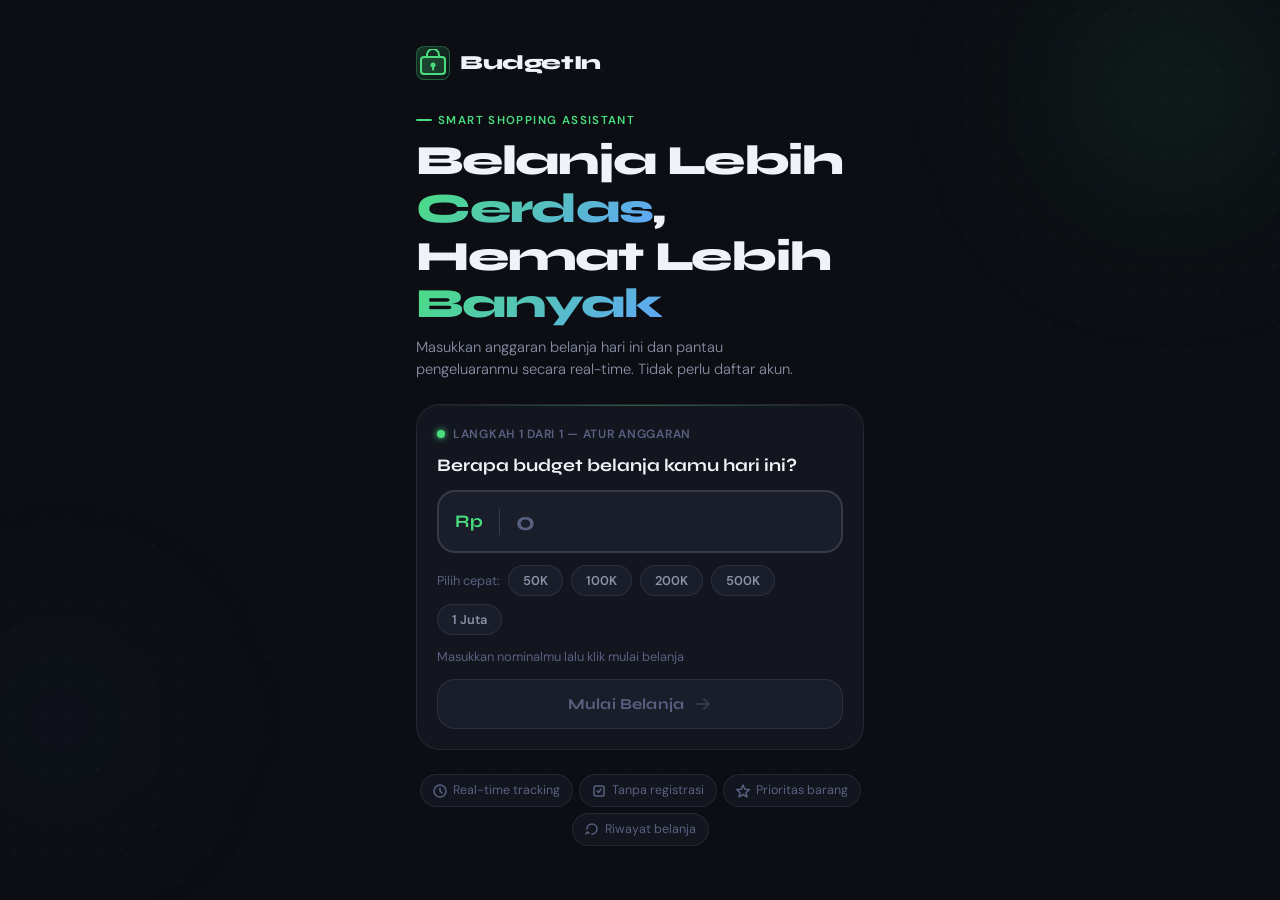
==== index.html @ 323b800f "Move all web files to the root directory for Vercel deployment" ====
<!DOCTYPE html>
<html lang="id">
<head>
  <meta charset="UTF-8" />
  <meta name="viewport" content="width=device-width, initial-scale=1.0" />
  <title>BudgetIn — Belanja Cerdas</title>
  <link rel="preconnect" href="https://fonts.googleapis.com" />
  <link href="https://fonts.googleapis.com/css2?family=Syne:wght@400;600;700;800&family=DM+Sans:ital,wght@0,300;0,400;0,500;1,300&display=swap" rel="stylesheet" />
  <link rel="stylesheet" href="css/base.css" />
  <link rel="stylesheet" href="css/onboarding.css" />
</head>
<body>
  <!-- Background decorative elements -->
  <div class="bg-blob blob-1"></div>
  <div class="bg-blob blob-2"></div>
  <div class="bg-dots"></div>

  <main class="onboarding-container">
    <!-- Logo / Brand -->
    <header class="brand">
      <div class="brand-icon">
        <svg width="28" height="28" viewBox="0 0 28 28" fill="none">
          <rect x="2" y="8" width="24" height="17" rx="3" fill="currentColor" opacity="0.15"/>
          <rect x="2" y="8" width="24" height="17" rx="3" stroke="currentColor" stroke-width="2"/>
          <path d="M8 8V6a6 6 0 0 1 12 0v2" stroke="currentColor" stroke-width="2" stroke-linecap="round"/>
          <circle cx="14" cy="16" r="2.5" fill="currentColor"/>
          <path d="M14 18.5v2" stroke="currentColor" stroke-width="2" stroke-linecap="round"/>
        </svg>
      </div>
      <span class="brand-name">BudgetIn</span>
    </header>

    <!-- Hero Section -->
    <section class="hero">
      <div class="hero-tag">Smart Shopping Assistant</div>
      <h1 class="hero-title">
        Belanja Lebih <em>Cerdas</em>,<br />
        Hemat Lebih <em>Banyak</em>
      </h1>
      <p class="hero-desc">
        Masukkan anggaran belanja hari ini dan pantau pengeluaranmu secara real-time. Tidak perlu daftar akun.
      </p>
    </section>

    <!-- Budget Input Card -->
    <section class="budget-card">
      <div class="card-label">
        <span class="dot dot--green"></span>
        Langkah 1 dari 1 — Atur Anggaran
      </div>

      <h2 class="card-title">Berapa budget belanja kamu hari ini?</h2>

      <div class="input-group">
        <span class="currency-badge">Rp</span>
        <input
          type="text"
          id="budgetInput"
          class="budget-input"
          placeholder="0"
          inputmode="numeric"
          autocomplete="off"
        />
      </div>

      <div class="quick-amounts">
        <span class="qa-label">Pilih cepat:</span>
        <button class="qa-btn" data-amount="50000">50K</button>
        <button class="qa-btn" data-amount="100000">100K</button>
        <button class="qa-btn" data-amount="200000">200K</button>
        <button class="qa-btn" data-amount="500000">500K</button>
        <button class="qa-btn" data-amount="1000000">1 Juta</button>
      </div>

      <div class="input-hint" id="inputHint">Masukkan nominalmu lalu klik mulai belanja</div>

      <button class="btn-start" id="btnStart" disabled>
        <span>Mulai Belanja</span>
        <svg width="20" height="20" viewBox="0 0 20 20" fill="none">
          <path d="M4 10h12M12 5l5 5-5 5" stroke="currentColor" stroke-width="2" stroke-linecap="round" stroke-linejoin="round"/>
        </svg>
      </button>
    </section>

    <!-- Feature Pills -->
    <footer class="features">
      <div class="feature-pill">
        <svg width="14" height="14" viewBox="0 0 14 14" fill="none"><circle cx="7" cy="7" r="6" stroke="currentColor" stroke-width="1.5"/><path d="M7 4v3l2 2" stroke="currentColor" stroke-width="1.5" stroke-linecap="round"/></svg>
        Real-time tracking
      </div>
      <div class="feature-pill">
        <svg width="14" height="14" viewBox="0 0 14 14" fill="none"><rect x="2" y="2" width="10" height="10" rx="2" stroke="currentColor" stroke-width="1.5"/><path d="M5 7l1.5 1.5L9 5" stroke="currentColor" stroke-width="1.5" stroke-linecap="round" stroke-linejoin="round"/></svg>
        Tanpa registrasi
      </div>
      <div class="feature-pill">
        <svg width="14" height="14" viewBox="0 0 14 14" fill="none"><path d="M7 1L8.8 5.2l4.5.4-3.3 2.9 1 4.3L7 10.5l-4 2.3 1-4.3L.8 5.6l4.5-.4z" stroke="currentColor" stroke-width="1.5" stroke-linejoin="round"/></svg>
        Prioritas barang
      </div>
      <div class="feature-pill">
        <svg width="14" height="14" viewBox="0 0 14 14" fill="none"><path d="M2 7c0-2.8 2.2-5 5-5s5 2.2 5 5-2.2 5-5 5" stroke="currentColor" stroke-width="1.5" stroke-linecap="round"/><path d="M2 10l-1 2M2 10l2 1" stroke="currentColor" stroke-width="1.5" stroke-linecap="round"/></svg>
        Riwayat belanja
      </div>
    </footer>
  </main>

  <script src="js/utils.js"></script>
  <script src="js/onboarding.js"></script>
</body>
</html>
---- css/base.css ----
/* ===================================================
   base.css — BudgetIn Design System
   Tokens, Reset, Typography, Shared Components
   =================================================== */

/* ── Google Fonts already imported in HTML ── */

/* ── Design Tokens ── */
:root {
  /* Colors */
  --clr-bg:        #0c0e13;
  --clr-surface:   #13161f;
  --clr-surface-2: #1a1e2a;
  --clr-border:    rgba(255,255,255,0.08);
  --clr-border-2:  rgba(255,255,255,0.13);

  --clr-text:      #f0f2f7;
  --clr-text-2:    #8a91a8;
  --clr-text-3:    #5a6080;

  --clr-accent:    #4ade80;   /* green — safe */
  --clr-accent-2:  #34d399;
  --clr-warn:      #fbbf24;   /* yellow — warning */
  --clr-danger:    #f87171;   /* red — overbudget */
  --clr-blue:      #60a5fa;

  --clr-wajib:     #818cf8;   /* indigo */
  --clr-keinginan: #f472b6;   /* pink */

  /* Typography */
  --font-display: 'Syne', sans-serif;
  --font-body:    'DM Sans', sans-serif;

  /* Spacing */
  --space-xs:  4px;
  --space-sm:  8px;
  --space-md:  16px;
  --space-lg:  24px;
  --space-xl:  40px;

  /* Radius */
  --r-sm:  8px;
  --r-md:  12px;
  --r-lg:  18px;
  --r-xl:  24px;
  --r-full: 999px;

  /* Shadows */
  --shadow-sm:   0 1px 3px rgba(0,0,0,0.4);
  --shadow-md:   0 4px 16px rgba(0,0,0,0.4);
  --shadow-glow: 0 0 20px rgba(74,222,128,0.2);
}

/* ── Reset ── */
*, *::before, *::after {
  box-sizing: border-box;
  margin: 0;
  padding: 0;
}

html {
  font-size: 16px;
  -webkit-text-size-adjust: 100%;
}

body {
  font-family: var(--font-body);
  background: var(--clr-bg);
  color: var(--clr-text);
  min-height: 100vh;
  line-height: 1.5;
  -webkit-font-smoothing: antialiased;
  overflow-x: hidden;
}

a {
  color: inherit;
  text-decoration: none;
}

button {
  font-family: inherit;
  cursor: pointer;
  border: none;
  background: none;
  color: inherit;
  outline: none;
}

input, select, textarea {
  font-family: inherit;
  color: inherit;
  border: none;
  outline: none;
  background: none;
}

img { display: block; max-width: 100%; }

/* ── Background Decorations ── */
.bg-blob {
  position: fixed;
  border-radius: 50%;
  filter: blur(80px);
  pointer-events: none;
  z-index: 0;
}
.blob-1 {
  width: 340px;
  height: 340px;
  background: radial-gradient(circle, rgba(74,222,128,0.12) 0%, transparent 70%);
  top: -80px;
  right: -60px;
}
.blob-2 {
  width: 280px;
  height: 280px;
  background: radial-gradient(circle, rgba(96,165,250,0.08) 0%, transparent 70%);
  bottom: 40px;
  left: -80px;
}
.bg-dots {
  position: fixed;
  inset: 0;
  background-image: radial-gradient(circle, rgba(255,255,255,0.04) 1px, transparent 1px);
  background-size: 28px 28px;
  pointer-events: none;
  z-index: 0;
}

/* ── Navigation ── */
.topnav {
  position: sticky;
  top: 0;
  z-index: 50;
  display: flex;
  align-items: center;
  justify-content: space-between;
  padding: var(--space-md) var(--space-lg);
  background: rgba(12,14,19,0.85);
  backdrop-filter: blur(16px);
  border-bottom: 1px solid var(--clr-border);
}

.nav-brand {
  display: flex;
  align-items: center;
  gap: var(--space-sm);
  font-family: var(--font-display);
  font-weight: 700;
  font-size: 1.1rem;
  color: var(--clr-text);
}

.brand-icon {
  width: 34px;
  height: 34px;
  display: flex;
  align-items: center;
  justify-content: center;
  background: linear-gradient(135deg, rgba(74,222,128,0.2), rgba(74,222,128,0.05));
  border: 1px solid rgba(74,222,128,0.3);
  border-radius: var(--r-sm);
  color: var(--clr-accent);
}

.nav-actions {
  display: flex;
  gap: var(--space-sm);
}

.nav-btn {
  width: 36px;
  height: 36px;
  display: flex;
  align-items: center;
  justify-content: center;
  border-radius: var(--r-sm);
  background: var(--clr-surface-2);
  border: 1px solid var(--clr-border);
  color: var(--clr-text-2);
  transition: all 0.2s ease;
}
.nav-btn:hover {
  color: var(--clr-text);
  border-color: var(--clr-border-2);
}
.nav-btn--danger:hover {
  color: var(--clr-danger);
  border-color: rgba(248,113,113,0.3);
  background: rgba(248,113,113,0.08);
}

.back-btn {
  display: flex;
  align-items: center;
  gap: 6px;
  font-size: 0.875rem;
  color: var(--clr-text-2);
  padding: 6px 12px;
  border-radius: var(--r-full);
  border: 1px solid var(--clr-border);
  background: var(--clr-surface-2);
  transition: all 0.2s;
}
.back-btn:hover {
  color: var(--clr-text);
  border-color: var(--clr-border-2);
}

/* ── Form Elements ── */
.form-input {
  width: 100%;
  padding: 12px 14px;
  background: var(--clr-surface-2);
  border: 1px solid var(--clr-border);
  border-radius: var(--r-md);
  font-size: 0.95rem;
  color: var(--clr-text);
  transition: border-color 0.2s, box-shadow 0.2s;
}
.form-input:focus {
  border-color: rgba(74,222,128,0.5);
  box-shadow: 0 0 0 3px rgba(74,222,128,0.08);
}
.form-input::placeholder {
  color: var(--clr-text-3);
}

.form-select {
  appearance: none;
  cursor: pointer;
  background-image: url("data:image/svg+xml,%3Csvg xmlns='http://www.w3.org/2000/svg' width='12' height='12' viewBox='0 0 12 12'%3E%3Cpath d='M2 4l4 4 4-4' stroke='%238a91a8' stroke-width='1.5' stroke-linecap='round' stroke-linejoin='round' fill='none'/%3E%3C/svg%3E");
  background-repeat: no-repeat;
  background-position: right 12px center;
  padding-right: 36px;
}

/* ── Buttons ── */
.btn-primary {
  padding: 12px 22px;
  background: var(--clr-accent);
  color: #0c0e13;
  border-radius: var(--r-md);
  font-family: var(--font-display);
  font-weight: 600;
  font-size: 0.9rem;
  transition: all 0.2s ease;
}
.btn-primary:hover {
  background: var(--clr-accent-2);
  transform: translateY(-1px);
}

.btn-secondary {
  padding: 12px 22px;
  background: var(--clr-surface-2);
  color: var(--clr-text-2);
  border: 1px solid var(--clr-border);
  border-radius: var(--r-md);
  font-size: 0.9rem;
  transition: all 0.2s ease;
}
.btn-secondary:hover {
  color: var(--clr-text);
  border-color: var(--clr-border-2);
}

/* ── Empty State ── */
.empty-state {
  display: flex;
  flex-direction: column;
  align-items: center;
  justify-content: center;
  gap: var(--space-md);
  padding: var(--space-xl);
  text-align: center;
}
.empty-icon {
  font-size: 2.5rem;
  opacity: 0.6;
}
.empty-state p, .empty-state h3 {
  color: var(--clr-text-3);
  font-size: 0.9rem;
  line-height: 1.6;
}
.empty-state h3 {
  font-family: var(--font-display);
  font-weight: 600;
  color: var(--clr-text-2);
  font-size: 1rem;
}

/* ── Status Badges ── */
.status-badge {
  font-size: 0.75rem;
  font-weight: 600;
  padding: 3px 10px;
  border-radius: var(--r-full);
  text-transform: uppercase;
  letter-spacing: 0.05em;
}
.status--safe {
  background: rgba(74,222,128,0.12);
  color: var(--clr-accent);
  border: 1px solid rgba(74,222,128,0.2);
}
.status--warn {
  background: rgba(251,191,36,0.12);
  color: var(--clr-warn);
  border: 1px solid rgba(251,191,36,0.2);
}
.status--danger {
  background: rgba(248,113,113,0.12);
  color: var(--clr-danger);
  border: 1px solid rgba(248,113,113,0.2);
}

/* ── Priority Badges ── */
.priority-badge {
  display: inline-flex;
  align-items: center;
  gap: 4px;
  font-size: 0.72rem;
  font-weight: 600;
  padding: 2px 8px;
  border-radius: var(--r-full);
}
.priority-badge--wajib {
  background: rgba(129,140,248,0.12);
  color: var(--clr-wajib);
  border: 1px solid rgba(129,140,248,0.2);
}
.priority-badge--keinginan {
  background: rgba(244,114,182,0.12);
  color: var(--clr-keinginan);
  border: 1px solid rgba(244,114,182,0.2);
}

/* ── Price Input Wrap ── */
.price-input-wrap {
  position: relative;
  display: flex;
  align-items: center;
}
.price-prefix {
  position: absolute;
  left: 14px;
  font-size: 0.85rem;
  font-weight: 600;
  color: var(--clr-text-3);
  pointer-events: none;
}
.price-input-wrap .price-input {
  padding-left: 38px;
}

/* ── Toast ── */
.toast {
  position: fixed;
  bottom: 90px;
  left: 50%;
  transform: translateX(-50%);
  background: var(--clr-surface-2);
  border: 1px solid var(--clr-accent);
  color: var(--clr-accent);
  padding: 10px 20px;
  border-radius: var(--r-full);
  font-size: 0.875rem;
  font-weight: 500;
  z-index: 200;
  white-space: nowrap;
  animation: toastIn 0.3s ease;
}
@keyframes toastIn {
  from { opacity:0; transform: translateX(-50%) translateY(10px); }
  to   { opacity:1; transform: translateX(-50%) translateY(0); }
}

/* ── Dot indicators ── */
.dot {
  width: 8px;
  height: 8px;
  border-radius: 50%;
  display: inline-block;
}
.dot--green { background: var(--clr-accent); box-shadow: 0 0 6px var(--clr-accent); }
.dot--yellow { background: var(--clr-warn); }
.dot--red { background: var(--clr-danger); }

/* ── Animations ── */
@keyframes fadeUp {
  from { opacity:0; transform: translateY(16px); }
  to   { opacity:1; transform: translateY(0); }
}
@keyframes pulse {
  0%,100% { opacity: 1; }
  50% { opacity: 0.5; }
}
@keyframes slideIn {
  from { opacity:0; transform: translateX(-8px); }
  to   { opacity:1; transform: translateX(0); }
}
---- css/onboarding.css ----
/* ===================================================
   onboarding.css — BudgetIn Onboarding / Landing Page
   =================================================== */

.onboarding-container {
  position: relative;
  z-index: 1;
  max-width: 480px;
  margin: 0 auto;
  padding: var(--space-md) var(--space-md) var(--space-lg);
  display: flex;
  flex-direction: column;
  gap: var(--space-lg);
  min-height: 100vh;
  justify-content: center;
}

/* ── Brand Header ── */
.brand {
  display: flex;
  align-items: center;
  gap: 10px;
  animation: fadeUp 0.5s ease 0.1s both;
}
.brand-name {
  font-family: var(--font-display);
  font-weight: 800;
  font-size: 1.25rem;
  letter-spacing: -0.02em;
  color: var(--clr-text);
}

/* ── Hero ── */
.hero {
  animation: fadeUp 0.5s ease 0.2s both;
}
.hero-tag {
  display: inline-flex;
  align-items: center;
  gap: 6px;
  font-size: 0.72rem;
  font-weight: 600;
  letter-spacing: 0.12em;
  text-transform: uppercase;
  color: var(--clr-accent);
  margin-bottom: var(--space-sm);
}
.hero-tag::before {
  content: '';
  display: inline-block;
  width: 16px;
  height: 2px;
  background: var(--clr-accent);
  border-radius: 2px;
}

.hero-title {
  font-family: var(--font-display);
  font-weight: 800;
  font-size: clamp(1.8rem, 6.5vw, 2.6rem);
  line-height: 1.15;
  letter-spacing: -0.03em;
  color: var(--clr-text);
  margin-bottom: var(--space-sm);
}
.hero-title em {
  font-style: normal;
  background: linear-gradient(135deg, var(--clr-accent), var(--clr-blue));
  -webkit-background-clip: text;
  -webkit-text-fill-color: transparent;
  background-clip: text;
}

.hero-desc {
  font-size: 0.92rem;
  color: var(--clr-text-2);
  line-height: 1.5;
  max-width: 380px;
  font-weight: 300;
}

/* ── Budget Input Card ── */
.budget-card {
  background: var(--clr-surface);
  border: 1px solid var(--clr-border);
  border-radius: var(--r-xl);
  padding: 20px;
  display: flex;
  flex-direction: column;
  gap: 12px;
  animation: fadeUp 0.5s ease 0.35s both;
  position: relative;
  overflow: hidden;
}
.budget-card::before {
  content: '';
  position: absolute;
  top: 0; left: 0; right: 0;
  height: 1px;
  background: linear-gradient(90deg, transparent, rgba(74,222,128,0.4), transparent);
}

.card-label {
  display: flex;
  align-items: center;
  gap: 8px;
  font-size: 0.75rem;
  font-weight: 600;
  letter-spacing: 0.06em;
  text-transform: uppercase;
  color: var(--clr-text-3);
}

.card-title {
  font-family: var(--font-display);
  font-size: 1.1rem;
  font-weight: 700;
  color: var(--clr-text);
  line-height: 1.3;
}

/* ── Budget Input ── */
.input-group {
  display: flex;
  align-items: center;
  background: var(--clr-surface-2);
  border: 2px solid var(--clr-border-2);
  border-radius: var(--r-lg);
  overflow: hidden;
  transition: border-color 0.25s, box-shadow 0.25s;
}
.input-group:focus-within {
  border-color: var(--clr-accent);
  box-shadow: 0 0 0 4px rgba(74,222,128,0.1);
}

.currency-badge {
  padding: 0 16px;
  font-family: var(--font-display);
  font-size: 1.1rem;
  font-weight: 700;
  color: var(--clr-accent);
  border-right: 1px solid var(--clr-border-2);
  user-select: none;
  white-space: nowrap;
}

.budget-input {
  flex: 1;
  padding: 14px 16px;
  font-family: var(--font-display);
  font-size: 1.6rem;
  font-weight: 700;
  color: var(--clr-text);
  letter-spacing: -0.02em;
  background: transparent;
  min-width: 0;
}
.budget-input::placeholder {
  color: var(--clr-text-3);
}

/* ── Quick Amount Buttons ── */
.quick-amounts {
  display: flex;
  align-items: center;
  flex-wrap: wrap;
  gap: var(--space-sm);
}
.qa-label {
  font-size: 0.8rem;
  color: var(--clr-text-3);
  white-space: nowrap;
}
.qa-btn {
  padding: 6px 14px;
  font-size: 0.8rem;
  font-weight: 600;
  border-radius: var(--r-full);
  background: var(--clr-surface-2);
  border: 1px solid var(--clr-border);
  color: var(--clr-text-2);
  transition: all 0.2s;
}
.qa-btn:hover,
.qa-btn.active {
  background: rgba(74,222,128,0.12);
  border-color: rgba(74,222,128,0.4);
  color: var(--clr-accent);
}

/* ── Input Hint ── */
.input-hint {
  font-size: 0.8rem;
  color: var(--clr-text-3);
  min-height: 20px;
}
.input-hint.valid {
  color: var(--clr-accent);
}
.input-hint.error {
  color: var(--clr-danger);
}

/* ── Start Button ── */
.btn-start {
  display: flex;
  align-items: center;
  justify-content: center;
  gap: var(--space-sm);
  width: 100%;
  padding: 14px;
  border-radius: var(--r-lg);
  font-family: var(--font-display);
  font-size: 0.95rem;
  font-weight: 700;
  letter-spacing: 0.01em;
  background: var(--clr-accent);
  color: #0c0e13;
  transition: all 0.25s ease;
  position: relative;
  overflow: hidden;
}
.btn-start::after {
  content: '';
  position: absolute;
  inset: 0;
  background: linear-gradient(135deg, rgba(255,255,255,0.15), transparent);
  opacity: 0;
  transition: opacity 0.25s;
}
.btn-start:hover:not(:disabled)::after {
  opacity: 1;
}
.btn-start:hover:not(:disabled) {
  transform: translateY(-2px);
  box-shadow: 0 8px 24px rgba(74,222,128,0.35);
}
.btn-start:disabled {
  background: var(--clr-surface-2);
  color: var(--clr-text-3);
  cursor: not-allowed;
  border: 1px solid var(--clr-border);
}
.btn-start:disabled svg {
  opacity: 0.4;
}

/* ── Feature Pills ── */
.features {
  display: flex;
  flex-wrap: wrap;
  gap: 6px;
  justify-content: center;
  animation: fadeUp 0.5s ease 0.5s both;
}
.feature-pill {
  display: inline-flex;
  align-items: center;
  gap: 6px;
  font-size: 0.78rem;
  color: var(--clr-text-3);
  padding: 6px 12px;
  border-radius: var(--r-full);
  border: 1px solid var(--clr-border);
  background: var(--clr-surface);
}
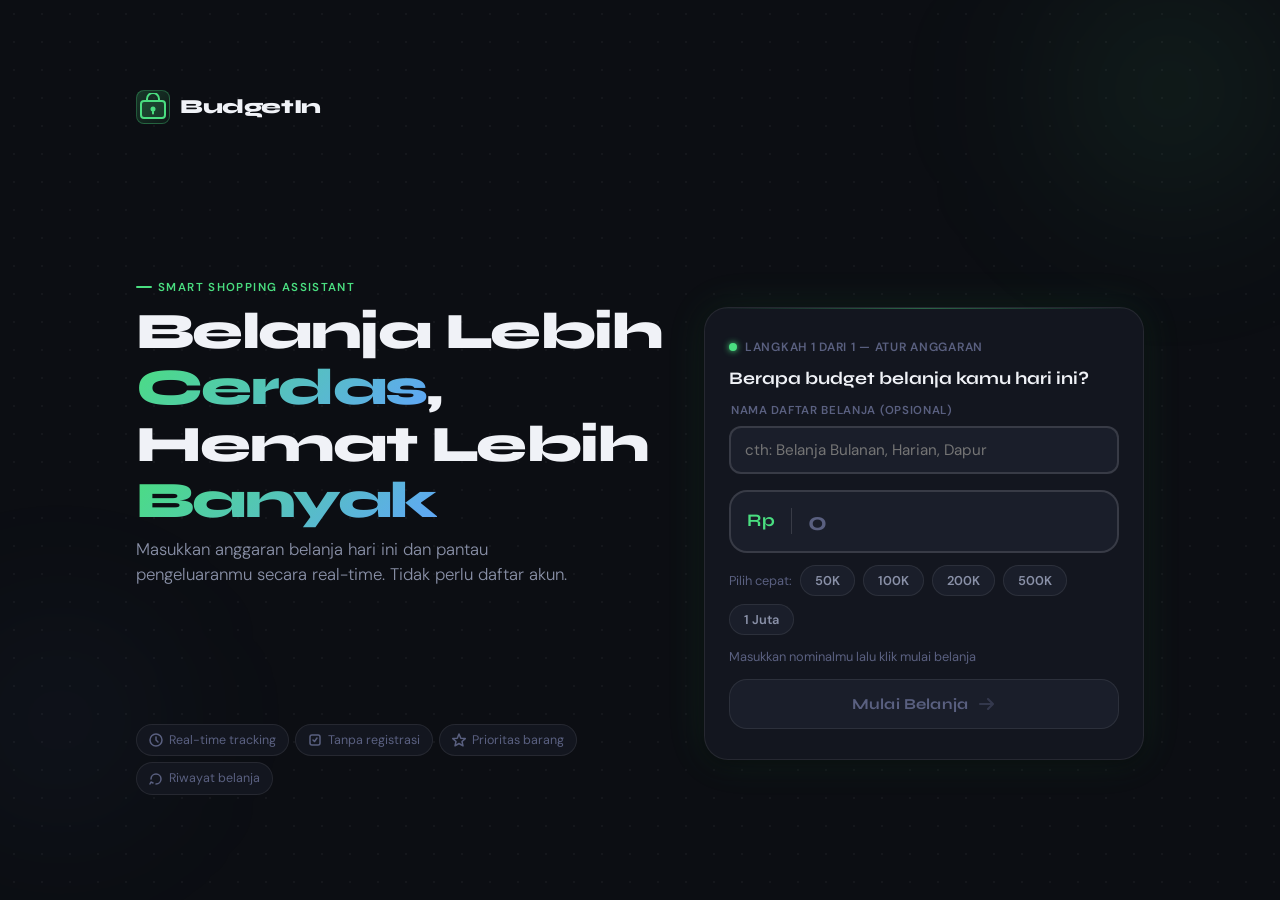
==== commit f5e11154: "feat: implement multi-session and shopping list switcher" ====
--- a/index.html
+++ b/index.html
@@ -51,6 +51,19 @@
 
       <h2 class="card-title">Berapa budget belanja kamu hari ini?</h2>
 
+      <!-- Session Name Input (Optional) -->
+      <div class="name-input-field">
+        <label for="sessionName" class="name-label">Nama Daftar Belanja (opsional)</label>
+        <input
+          type="text"
+          id="sessionName"
+          class="session-name-input"
+          placeholder="cth: Belanja Bulanan, Harian, Dapur"
+          maxlength="24"
+          autocomplete="off"
+        />
+      </div>
+
       <div class="input-group">
         <span class="currency-badge">Rp</span>
         <input
@@ -80,6 +93,11 @@
           <path d="M4 10h12M12 5l5 5-5 5" stroke="currentColor" stroke-width="2" stroke-linecap="round" stroke-linejoin="round"/>
         </svg>
       </button>
+
+      <!-- Back button (displayed only when forcing a new session from dashboard) -->
+      <button class="btn-cancel" id="btnCancel" style="display:none">
+        Batal
+      </button>
     </section>
 
     <!-- Feature Pills -->
--- a/css/onboarding.css
+++ b/css/onboarding.css
@@ -265,3 +265,108 @@
   border: 1px solid var(--clr-border);
   background: var(--clr-surface);
 }
+
+/* ── Responsive adjustments for Web/Desktop (min-width: 992px) ── */
+@media (min-width: 992px) {
+  .onboarding-container {
+    max-width: 1040px;
+    display: grid;
+    grid-template-columns: 1.2fr 1fr;
+    column-gap: var(--space-xl);
+    row-gap: var(--space-md);
+    padding: var(--space-xl) var(--space-md);
+    align-items: center;
+  }
+
+  .brand {
+    grid-column: 1 / -1;
+    margin-bottom: var(--space-md);
+  }
+
+  .hero {
+    grid-column: 1;
+    text-align: left;
+  }
+
+  .hero-title {
+    font-size: 3.2rem;
+    line-height: 1.1;
+  }
+
+  .hero-desc {
+    max-width: 460px;
+    font-size: 1.05rem;
+  }
+
+  .budget-card {
+    grid-column: 2;
+    grid-row: 2 / span 2;
+    padding: 30px 24px;
+    box-shadow: var(--shadow-md), 0 0 40px rgba(74,222,128,0.1);
+  }
+
+  .features {
+    grid-column: 1;
+    grid-row: 3;
+    justify-content: flex-start;
+    margin-top: -10px;
+  }
+}
+
+/* ── Additional styling for Session Name Input & Cancel Button ── */
+.name-input-field {
+  display: flex;
+  flex-direction: column;
+  gap: 6px;
+  margin-bottom: 4px;
+}
+
+.name-label {
+  font-size: 0.72rem;
+  font-weight: 600;
+  letter-spacing: 0.06em;
+  text-transform: uppercase;
+  color: var(--clr-text-3);
+  padding-left: 2px;
+}
+
+.session-name-input {
+  width: 100%;
+  padding: 12px 14px;
+  background: var(--clr-surface-2);
+  border: 2px solid var(--clr-border-2);
+  border-radius: var(--r-md);
+  font-size: 0.95rem;
+  color: var(--clr-text);
+  transition: border-color 0.25s, box-shadow 0.25s;
+}
+
+.session-name-input:focus {
+  border-color: var(--clr-blue);
+  box-shadow: 0 0 0 4px rgba(96, 165, 250, 0.1);
+}
+
+.btn-cancel {
+  display: flex;
+  align-items: center;
+  justify-content: center;
+  width: 100%;
+  padding: 12px;
+  border-radius: var(--r-lg);
+  font-family: var(--font-display);
+  font-size: 0.9rem;
+  font-weight: 600;
+  background: rgba(255, 255, 255, 0.03);
+  border: 1px solid var(--clr-border);
+  color: var(--clr-text-2);
+  transition: all 0.2s;
+  margin-top: 4px;
+}
+
+.btn-cancel:hover {
+  background: rgba(255, 255, 255, 0.08);
+  color: var(--clr-text);
+  border-color: var(--clr-border-2);
+}
+
+
